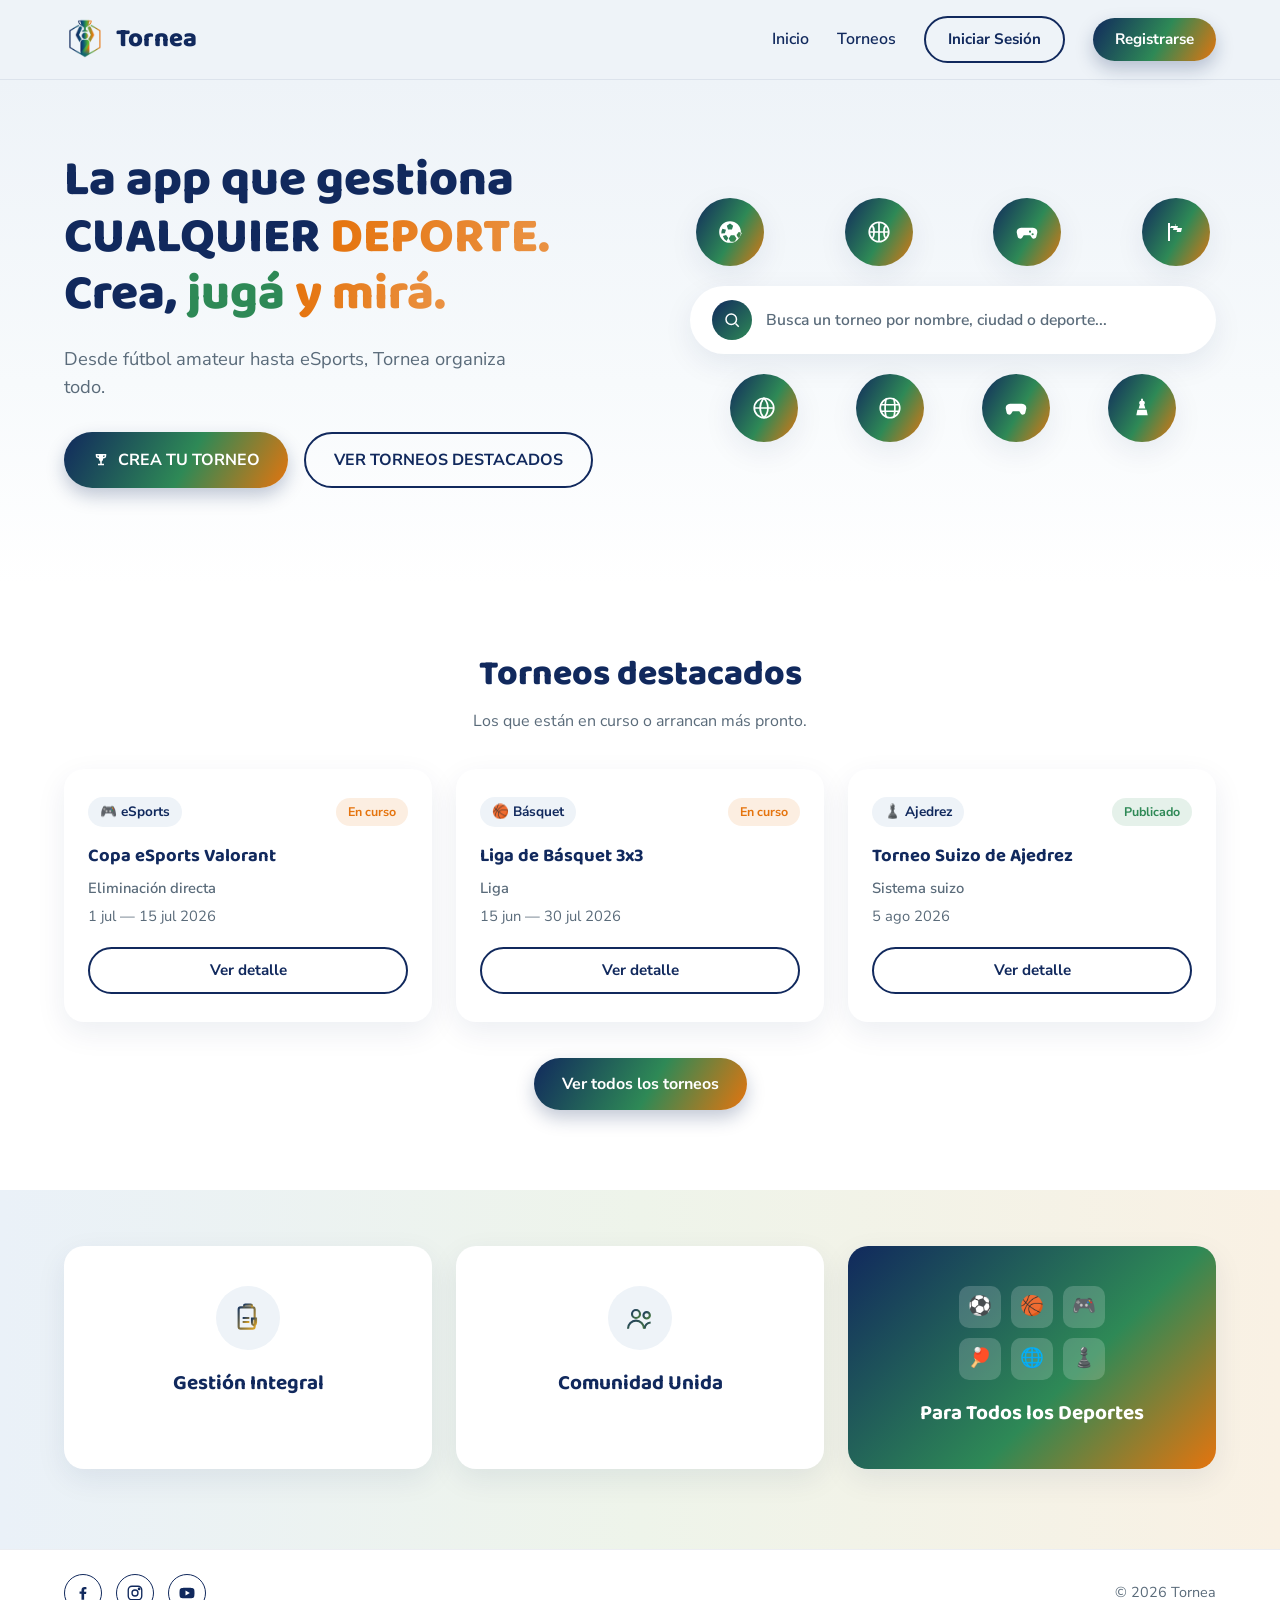
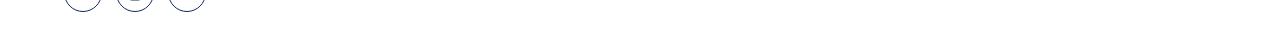
==== index.html @ 80c3b98d "Agrega la página para crear un torneo" ====
<!DOCTYPE html>
<html lang="es">
<head>
  <meta charset="UTF-8" />
  <meta name="viewport" content="width=device-width, initial-scale=1.0" />
  <title>Tornea — Gestioná cualquier deporte</title>
  <link rel="preconnect" href="https://fonts.googleapis.com" />
  <link rel="preconnect" href="https://fonts.gstatic.com" crossorigin />
  <link href="https://fonts.googleapis.com/css2?family=Baloo+2:wght@500;600;700;800&family=Nunito+Sans:wght@400;600;700&display=swap" rel="stylesheet" />
  <link rel="stylesheet" href="css/style.css" />
  <link rel="stylesheet" href="css/torneos.css" />
</head>
<body>

  <header class="site-header">
    <div class="container header-inner">
      <a href="#" class="logo">
        <img src="img/logo.png" alt="Tornea" class="logo-icon" />
        <span class="logo-text">Tornea</span>
      </a>

      <nav class="main-nav">
        <a href="index.html" class="nav-link">Inicio</a>
        <a href="torneos.html" class="nav-link">Torneos</a>
        <a href="login.html" class="btn btn-outline">Iniciar Sesión</a>
        <a href="register.html" class="btn btn-gradient">Registrarse</a>
      </nav>
    </div>
  </header>

  <main>
    <section class="hero">
      <div class="container hero-inner">

        <div class="hero-content">
          <h1 class="hero-title">
            <span class="line line-navy">La app que gestiona</span>
            <span class="line line-mixed"><span class="text-navy">CUALQUIER</span> <span class="text-gold">DEPORTE.</span></span>
            <span class="line line-mixed"><span class="text-navy">Crea,</span> <span class="text-green">jugá</span> <span class="text-gold">y mirá.</span></span>
          </h1>
          <p class="hero-subtitle">Desde fútbol amateur hasta eSports, Tornea organiza todo.</p>
          <div class="hero-actions">
            <a href="crear-torneo.html" class="btn btn-gradient btn-lg">
              <svg class="btn-icon" viewBox="0 0 24 24" width="18" height="18" fill="currentColor"><path d="M5 4h14v2a4 4 0 0 1-4 4h-.1A5 5 0 0 1 13 13.9V17h3v2H8v-2h3v-3.1A5 5 0 0 1 9.1 10H9a4 4 0 0 1-4-4V4zm2 2v0a2 2 0 0 0 2 2h.3A5 5 0 0 1 9 6V6H7zm10 0h-2v0a5 5 0 0 1-.3 2h.3a2 2 0 0 0 2-2V6z"/></svg>
              CREA TU TORNEO
            </a>
            <a href="#torneos" class="btn btn-outline btn-lg">VER TORNEOS DESTACADOS</a>
          </div>
        </div>

        <div class="hero-visual">
          <div class="icon-grid icon-grid-top">
            <span class="sport-icon" aria-label="Fútbol">
              <svg viewBox="0 0 24 24" width="26" height="26" fill="white"><path d="M12 2a10 10 0 1 0 0 20 10 10 0 0 0 0-20zm0 2.2 2.9 2.1-1.1 3.4h-3.6l-1.1-3.4L12 4.2zM5 9l3.3 1-1 3.2-3.3.2A7.9 7.9 0 0 1 5 9zm.4 6.6 3-.9 2 2.8-1.6 2.8a8 8 0 0 1-3.4-4.7zm7 5.2-1.6-2.8 2-2.9h3.2l2 2.9-1.6 2.8a8.1 8.1 0 0 1-3.8 0zm7.2-3.3-1.6-2.8 2-2.8 3 .9a8 8 0 0 1-3.4 4.7zm3.4-6.7-3.3-.2-1-3.2L19 9a7.9 7.9 0 0 1 1 1.8z"/></svg>
            </span>
            <span class="sport-icon" aria-label="Básquet">
              <svg viewBox="0 0 24 24" width="26" height="26" fill="none" stroke="white" stroke-width="1.6"><circle cx="12" cy="12" r="9"/><path d="M12 3v18M3 12h18M5.6 5.6c2.5 2.9 2.5 10 0 12.9M18.4 5.6c-2.5 2.9-2.5 10 0 12.9"/></svg>
            </span>
            <span class="sport-icon" aria-label="eSports">
              <svg viewBox="0 0 24 24" width="26" height="26" fill="white"><path d="M6.5 8h11a4 4 0 0 1 3.9 4.9l-.8 3.4a2.3 2.3 0 0 1-4.1.9L15 15H9l-1.5 2.2a2.3 2.3 0 0 1-4.1-.9l-.8-3.4A4 4 0 0 1 6.5 8zm2 2.5v1.3H7.2v1.3H6v-1.3H4.7v-1.3H6V9.2h1.2v1.3h1.3zm6.3.2a1 1 0 1 0 0 2 1 1 0 0 0 0-2zm2.4 2.4a1 1 0 1 0 0 2 1 1 0 0 0 0-2z"/></svg>
            </span>
            <span class="sport-icon" aria-label="Carreras">
              <svg viewBox="0 0 24 24" width="24" height="24" fill="white"><path d="M4 3h2v18H4V3zm3 1h5l-.6 2H14l-.6 2H18l-1 4h-4.4l.6-2H9l.6-2H6l1-2h4l.6-2H7z"/></svg>
            </span>
          </div>

          <div class="search-bar">
            <span class="search-icon">
              <svg viewBox="0 0 24 24" width="18" height="18" fill="none" stroke="white" stroke-width="2"><circle cx="11" cy="11" r="7"/><path d="M21 21l-4.3-4.3"/></svg>
            </span>
            <input type="text" class="search-placeholder" placeholder="Busca un torneo por nombre, ciudad o deporte..." />
          </div>

          <div class="icon-grid icon-grid-bottom">
            <span class="sport-icon" aria-label="Básquet 2">
              <svg viewBox="0 0 24 24" width="26" height="26" fill="none" stroke="white" stroke-width="1.6"><circle cx="12" cy="12" r="9"/><path d="M3 12h18M12 3a13 13 0 0 1 0 18 13 13 0 0 1 0-18z"/></svg>
            </span>
            <span class="sport-icon" aria-label="Otro deporte">
              <svg viewBox="0 0 24 24" width="26" height="26" fill="none" stroke="white" stroke-width="1.6"><circle cx="12" cy="12" r="9"/><path d="M3 9h18M3 15h18M9 3c-2 2.5-2 15.5 0 18M15 3c2 2.5 2 15.5 0 18"/></svg>
            </span>
            <span class="sport-icon" aria-label="eSports 2">
              <svg viewBox="0 0 24 24" width="26" height="26" fill="white"><path d="M6.5 8h11a4 4 0 0 1 3.9 4.9l-.8 3.4a2.3 2.3 0 0 1-4.1.9L15 15H9l-1.5 2.2a2.3 2.3 0 0 1-4.1-.9l-.8-3.4A4 4 0 0 1 6.5 8z"/></svg>
            </span>
            <span class="sport-icon" aria-label="Ajedrez">

              <svg viewBox="0 0 24 24" width="22" height="22" fill="white"><path d="M11 2h2v2.2a2.2 2.2 0 0 1 1.3 3.9l1.4 4.4H8.3l1.4-4.4A2.2 2.2 0 0 1 11 4.2V2zM7 14h10l1.2 6H5.8L7 14z"/></svg>
            </span>
          </div>
        </div>

      </div>
    </section>

    <section class="torneos-destacados" id="torneos">
      <div class="container">
        <h2 class="section-title">Torneos destacados</h2>
        <p class="section-subtitle">Los que están en curso o arrancan más pronto.</p>

        <div class="torneos-grid">

          <article class="torneo-card">
            <div class="torneo-card-top">
              <span class="torneo-badge">🎮 eSports</span>
              <span class="torneo-estado torneo-estado-en-curso">En curso</span>
            </div>
            <h3 class="torneo-nombre">Copa eSports Valorant</h3>
            <p class="torneo-tipo">Eliminación directa</p>
            <p class="torneo-fechas">1 jul — 15 jul 2026</p>
            <a href="torneos.html" class="btn btn-outline btn-block">Ver detalle</a>
          </article>

          <article class="torneo-card">
            <div class="torneo-card-top">
              <span class="torneo-badge">🏀 Básquet</span>
              <span class="torneo-estado torneo-estado-en-curso">En curso</span>
            </div>
            <h3 class="torneo-nombre">Liga de Básquet 3x3</h3>
            <p class="torneo-tipo">Liga</p>
            <p class="torneo-fechas">15 jun — 30 jul 2026</p>
            <a href="torneos.html" class="btn btn-outline btn-block">Ver detalle</a>
          </article>

          <article class="torneo-card">
            <div class="torneo-card-top">
              <span class="torneo-badge">♟️ Ajedrez</span>
              <span class="torneo-estado torneo-estado-publicado">Publicado</span>
            </div>
            <h3 class="torneo-nombre">Torneo Suizo de Ajedrez</h3>
            <p class="torneo-tipo">Sistema suizo</p>
            <p class="torneo-fechas">5 ago 2026</p>
            <a href="torneos.html" class="btn btn-outline btn-block">Ver detalle</a>
          </article>

        </div>

        <div class="torneos-cta">
          <a href="torneos.html" class="btn btn-gradient btn-lg">Ver todos los torneos</a>
        </div>
      </div>
    </section>

    <section class="features">
      <div class="container features-grid">

        <article class="feature-card">
          <span class="feature-icon">
            <svg viewBox="0 0 24 24" width="32" height="32" fill="none" stroke="url(#g1)" stroke-width="1.6">
              <defs><linearGradient id="g1" x1="0" y1="0" x2="1" y2="1"><stop offset="0" stop-color="#1e3a5f"/><stop offset="1" stop-color="#d9a227"/></linearGradient></defs>
              <rect x="5" y="4" width="12" height="16" rx="1.5"/>
              <path d="M9 4V3a1 1 0 0 1 1-1h4a1 1 0 0 1 1 1v1"/>
              <path d="M8 12h5M8 15h5"/>
              <path d="M15 15.5c0 1.5 1.5 2 1.5 2s1.5-.5 1.5-2v-3h-3v3z"/>
            </svg>
          </span>
          <h3>Gestión Integral</h3>
        </article>

        <article class="feature-card">
          <span class="feature-icon">
            <svg viewBox="0 0 24 24" width="32" height="32" fill="none" stroke="url(#g2)" stroke-width="1.6">
              <defs><linearGradient id="g2" x1="0" y1="0" x2="1" y2="1"><stop offset="0" stop-color="#1e3a5f"/><stop offset="1" stop-color="#4a7c3f"/></linearGradient></defs>
              <circle cx="9" cy="9" r="3"/>
              <path d="M3 20c0-3.3 2.7-6 6-6s6 2.7 6 6"/>
              <circle cx="17" cy="10" r="2.4"/>
              <path d="M15.5 20c.2-2.4 1.9-4.3 4.5-4.6"/>
            </svg>
          </span>
          <h3>Comunidad Unida</h3>
        </article>

        <article class="feature-card feature-card-dark">
          <div class="feature-icon-grid">
            <span class="mini-icon">⚽</span>
            <span class="mini-icon">🏀</span>
            <span class="mini-icon">🎮</span>
            <span class="mini-icon">🏓</span>
            <span class="mini-icon">🌐</span>
            <span class="mini-icon">♟️</span>
          </div>
          <h3>Para Todos los Deportes</h3>
        </article>

      </div>
    </section>
  </main>

  <footer class="site-footer">
    <div class="container footer-inner">
      <div class="social-links">
        <a href="#" aria-label="Facebook" class="social-icon">
          <svg viewBox="0 0 24 24" width="18" height="18" fill="currentColor"><path d="M13.5 21v-7.7h2.6l.4-3h-3v-1.9c0-.9.2-1.5 1.5-1.5h1.6V4.2C15.9 4.1 15 4 14 4c-2.4 0-4 1.5-4 4.1V10H7.4v3h2.6v8h3.5z"/></svg>
        </a>
        <a href="#" aria-label="Instagram" class="social-icon">
          <svg viewBox="0 0 24 24" width="18" height="18" fill="none" stroke="currentColor" stroke-width="1.8"><rect x="3" y="3" width="18" height="18" rx="5"/><circle cx="12" cy="12" r="4"/><circle cx="17.5" cy="6.5" r="1"/></svg>
        </a>
        <a href="#" aria-label="YouTube" class="social-icon">
          <svg viewBox="0 0 24 24" width="18" height="18" fill="currentColor"><path d="M22 12s0-3.2-.4-4.7a2.5 2.5 0 0 0-1.8-1.8C18.3 5 12 5 12 5s-6.3 0-7.8.5a2.5 2.5 0 0 0-1.8 1.8C2 8.8 2 12 2 12s0 3.2.4 4.7a2.5 2.5 0 0 0 1.8 1.8C5.7 19 12 19 12 19s6.3 0 7.8-.5a2.5 2.5 0 0 0 1.8-1.8c.4-1.5.4-4.7.4-4.7zM10 15.3V8.7l5.8 3.3L10 15.3z"/></svg>
        </a>
      </div>
      <p class="copyright">© 2026 Tornea</p>
    </div>
  </footer>

</body>
</html>
---- css/style.css ----
/* ===== Reset & base ===== */
* {
  margin: 0;
  padding: 0;
  box-sizing: border-box;
}

:root {
  --navy: #11295d;
  --navy-light: #53648a;
  --green: #2e8956;
  --green-light: #68aa85;
  --gold: #e5740e;
  --gold-light: #ea9243;
  --gray-text: #5a6b7a;
  --bg-light: #eef3f8;
  --white: #ffffff;
  --radius-pill: 999px;
  --radius-card: 20px;
  --shadow-soft: 0 10px 30px rgba(17, 41, 93, 0.08);
  --shadow-btn: 0 8px 18px rgba(17, 41, 93, 0.25);
}

html {
  scroll-behavior: smooth;
}

body {
  font-family: 'Nunito Sans', sans-serif;
  color: var(--navy);
  background: var(--white);
  line-height: 1.5;
}

.container {
  max-width: 1200px;
  margin: 0 auto;
  padding: 0 24px;
}

a {
  text-decoration: none;
  color: inherit;
}

/* ===== Buttons ===== */
.btn {
  display: inline-flex;
  align-items: center;
  justify-content: center;
  gap: 8px;
  padding: 10px 22px;
  border-radius: var(--radius-pill);
  font-weight: 700;
  font-size: 0.95rem;
  white-space: nowrap;
  transition: transform 0.15s ease, box-shadow 0.15s ease;
}

.btn-lg {
  padding: 14px 28px;
  font-size: 1rem;
}

.btn-icon {
  flex-shrink: 0;
}

.btn-outline {
  border: 2px solid var(--navy);
  color: var(--navy);
  background: transparent;
}

.btn-gradient {
  background: linear-gradient(120deg, var(--navy) 0%, var(--green) 55%, var(--gold) 100%);
  color: var(--white);
  box-shadow: var(--shadow-btn);
}

.btn:hover {
  transform: translateY(-2px);
}

/* ===== Header ===== */
.site-header {
  background: var(--bg-light);
  border-bottom: 1px solid rgba(17, 41, 93, 0.08);
  position: sticky;
  top: 0;
  z-index: 100;
}

.header-inner {
  display: flex;
  align-items: center;
  justify-content: space-between;
  padding-top: 16px;
  padding-bottom: 16px;
}

.logo {
  display: flex;
  align-items: center;
  gap: 10px;
}

.logo-icon {
  width: 42px;
  height: 42px;
  object-fit: contain;
}

.logo-text {
  font-family: 'Baloo 2', sans-serif;
  font-weight: 800;
  font-size: 1.6rem;
  color: var(--navy);
}

.main-nav {
  display: flex;
  align-items: center;
  gap: 28px;
}

.nav-link {
  font-weight: 600;
  color: var(--navy);
}

.nav-link:hover {
  color: var(--green);
}

.nav-link.nav-active {
  color: var(--green);
}

/* ===== Hero ===== */
.hero {
  background: linear-gradient(180deg, var(--bg-light) 0%, #f7fafc 60%, var(--white) 100%);
  padding: 72px 0 96px;
}

.hero-inner {
  display: grid;
  grid-template-columns: 1.1fr 1fr;
  gap: 48px;
  align-items: center;
}

.hero-title {
  font-family: 'Baloo 2', sans-serif;
  font-weight: 800;
  font-size: clamp(2rem, 4.2vw, 3.1rem);
  line-height: 1.15;
}

.hero-title .line {
  display: block;
}

.text-navy { color: var(--navy); }
.text-green { color: var(--green); }
.text-gold {
  background: linear-gradient(90deg, var(--gold) 0%, var(--gold-light) 100%);
  -webkit-background-clip: text;
  background-clip: text;
  color: transparent;
}

.hero-subtitle {
  margin-top: 22px;
  color: var(--gray-text);
  font-size: 1.15rem;
  max-width: 480px;
}

.hero-actions {
  margin-top: 32px;
  display: flex;
  flex-wrap: wrap;
  gap: 16px;
}

/* ===== Hero visual ===== */
.hero-visual {
  display: flex;
  flex-direction: column;
  gap: 20px;
}

.icon-grid {
  display: flex;
  justify-content: space-between;
  padding: 0 6px;
}

.icon-grid-bottom {
  padding: 0 40px;
  justify-content: space-between;
}

.sport-icon {
  width: 68px;
  height: 68px;
  border-radius: 50%;
  display: flex;
  align-items: center;
  justify-content: center;
  box-shadow: var(--shadow-soft);
  background: linear-gradient(120deg, var(--navy) 0%, var(--green) 55%, var(--gold) 100%);
}

.search-bar {
  display: flex;
  align-items: center;
  gap: 14px;
  background: var(--white);
  border-radius: var(--radius-pill);
  padding: 14px 22px;
  box-shadow: var(--shadow-soft);
}

.search-icon {
  flex-shrink: 0;
  width: 40px;
  height: 40px;
  border-radius: 50%;
  display: flex;
  align-items: center;
  justify-content: center;
  background: linear-gradient(135deg, var(--navy) 0%, var(--green) 100%);
}

.search-placeholder {
  flex: 1;
  min-width: 0;
  border: none;
  outline: none;
  background: transparent;
  font-family: inherit;
  color: var(--navy);
  font-weight: 600;
  font-size: 0.98rem;
}

.search-placeholder::placeholder {
  color: var(--gray-text);
  font-weight: 600;
}

/* ===== Features ===== */
.features {
  background: linear-gradient(90deg, #eaf1f8 0%, #eef4ea 50%, #f9f1e4 100%);
  padding: 56px 0 80px;
}

.features-grid {
  display: grid;
  grid-template-columns: repeat(3, 1fr);
  gap: 24px;
}

.feature-card {
  background: var(--white);
  border-radius: var(--radius-card);
  padding: 40px 24px;
  text-align: center;
  box-shadow: var(--shadow-soft);
  display: flex;
  flex-direction: column;
  align-items: center;
  gap: 18px;
}

.feature-card h3 {
  font-family: 'Baloo 2', sans-serif;
  font-size: 1.3rem;
  font-weight: 700;
  color: var(--navy);
}

.feature-icon {
  width: 64px;
  height: 64px;
  border-radius: 50%;
  background: var(--bg-light);
  display: flex;
  align-items: center;
  justify-content: center;
}

.feature-card-dark {
  background: linear-gradient(135deg, var(--navy) 0%, var(--green) 60%, var(--gold) 100%);
  color: var(--white);
}

.feature-card-dark h3 {
  color: var(--white);
}

.feature-icon-grid {
  display: grid;
  grid-template-columns: repeat(3, 1fr);
  gap: 10px;
}

.mini-icon {
  width: 42px;
  height: 42px;
  border-radius: 10px;
  background: rgba(255, 255, 255, 0.18);
  display: flex;
  align-items: center;
  justify-content: center;
  font-size: 1.2rem;
}

/* ===== Footer ===== */
.site-footer {
  border-top: 1px solid rgba(17, 41, 93, 0.08);
  padding: 24px 0;
}

.footer-inner {
  display: flex;
  align-items: center;
  justify-content: space-between;
}

.social-links {
  display: flex;
  gap: 14px;
}

.social-icon {
  width: 38px;
  height: 38px;
  border-radius: 50%;
  border: 1.5px solid var(--navy);
  display: flex;
  align-items: center;
  justify-content: center;
  color: var(--navy);
}

.social-icon:hover {
  background: var(--navy);
  color: var(--white);
}

.copyright {
  color: var(--gray-text);
  font-size: 0.9rem;
}

/* ===== Responsive ===== */
@media (max-width: 960px) {
  .hero-inner {
    grid-template-columns: 1fr;
  }

  .hero-content {
    text-align: center;
  }

  .hero-subtitle {
    margin-left: auto;
    margin-right: auto;
  }

  .hero-actions {
    justify-content: center;
  }

  .features-grid {
    grid-template-columns: 1fr;
  }
}

@media (max-width: 640px) {
  .main-nav {
    gap: 12px;
  }

  .nav-link {
    display: none;
  }

  .icon-grid-bottom {
    padding: 0 6px;
  }

  .footer-inner {
    flex-direction: column;
    gap: 14px;
    text-align: center;
  }
}
---- css/torneos.css ----
/* ===== Torneos destacados (home) ===== */

.torneos-destacados {
  padding: 64px 0 80px;
}

.section-title {
  font-family: 'Baloo 2', sans-serif;
  font-weight: 800;
  font-size: clamp(1.7rem, 3.2vw, 2.2rem);
  color: var(--navy);
  text-align: center;
}

.section-subtitle {
  margin-top: 8px;
  color: var(--gray-text);
  text-align: center;
}

.torneos-destacados .torneos-grid {
  margin-top: 36px;
}

.torneos-cta {
  margin-top: 36px;
  text-align: center;
}

/* ===== Página de torneos ===== */

.torneos-hero {
  background: linear-gradient(180deg, var(--bg-light) 0%, var(--white) 100%);
  padding: 56px 0 40px;
  text-align: center;
}

.torneos-title {
  font-family: 'Baloo 2', sans-serif;
  font-weight: 800;
  font-size: clamp(1.8rem, 3.5vw, 2.4rem);
  color: var(--navy);
}

.torneos-subtitle {
  margin-top: 10px;
  color: var(--gray-text);
  font-size: 1.05rem;
}

.torneos-list {
  padding: 8px 0 80px;
}

.torneos-grid {
  display: grid;
  grid-template-columns: repeat(3, 1fr);
  gap: 24px;
}

.torneo-card {
  background: var(--white);
  border-radius: var(--radius-card);
  box-shadow: var(--shadow-soft);
  padding: 28px 24px;
  display: flex;
  flex-direction: column;
  gap: 6px;
}

.torneo-card-top {
  display: flex;
  align-items: center;
  justify-content: space-between;
  margin-bottom: 6px;
}

.torneo-badge {
  font-size: 0.85rem;
  font-weight: 700;
  color: var(--navy);
  background: var(--bg-light);
  border-radius: var(--radius-pill);
  padding: 5px 12px;
}

.torneo-estado {
  font-size: 0.78rem;
  font-weight: 700;
  border-radius: var(--radius-pill);
  padding: 5px 12px;
}

.torneo-estado-publicado {
  color: var(--green);
  background: rgba(46, 137, 86, 0.12);
}

.torneo-estado-en-curso {
  color: var(--gold);
  background: rgba(229, 116, 14, 0.12);
}

.torneo-nombre {
  font-family: 'Baloo 2', sans-serif;
  font-weight: 700;
  font-size: 1.15rem;
  color: var(--navy);
  margin-top: 4px;
}

.torneo-tipo {
  color: var(--gray-text);
  font-weight: 600;
  font-size: 0.92rem;
}

.torneo-fechas {
  color: var(--gray-text);
  font-size: 0.92rem;
  margin-bottom: 14px;
}

.btn-block {
  width: 100%;
  margin-top: auto;
}

@media (max-width: 960px) {
  .torneos-grid {
    grid-template-columns: repeat(2, 1fr);
  }
}

@media (max-width: 640px) {
  .torneos-grid {
    grid-template-columns: 1fr;
  }
}
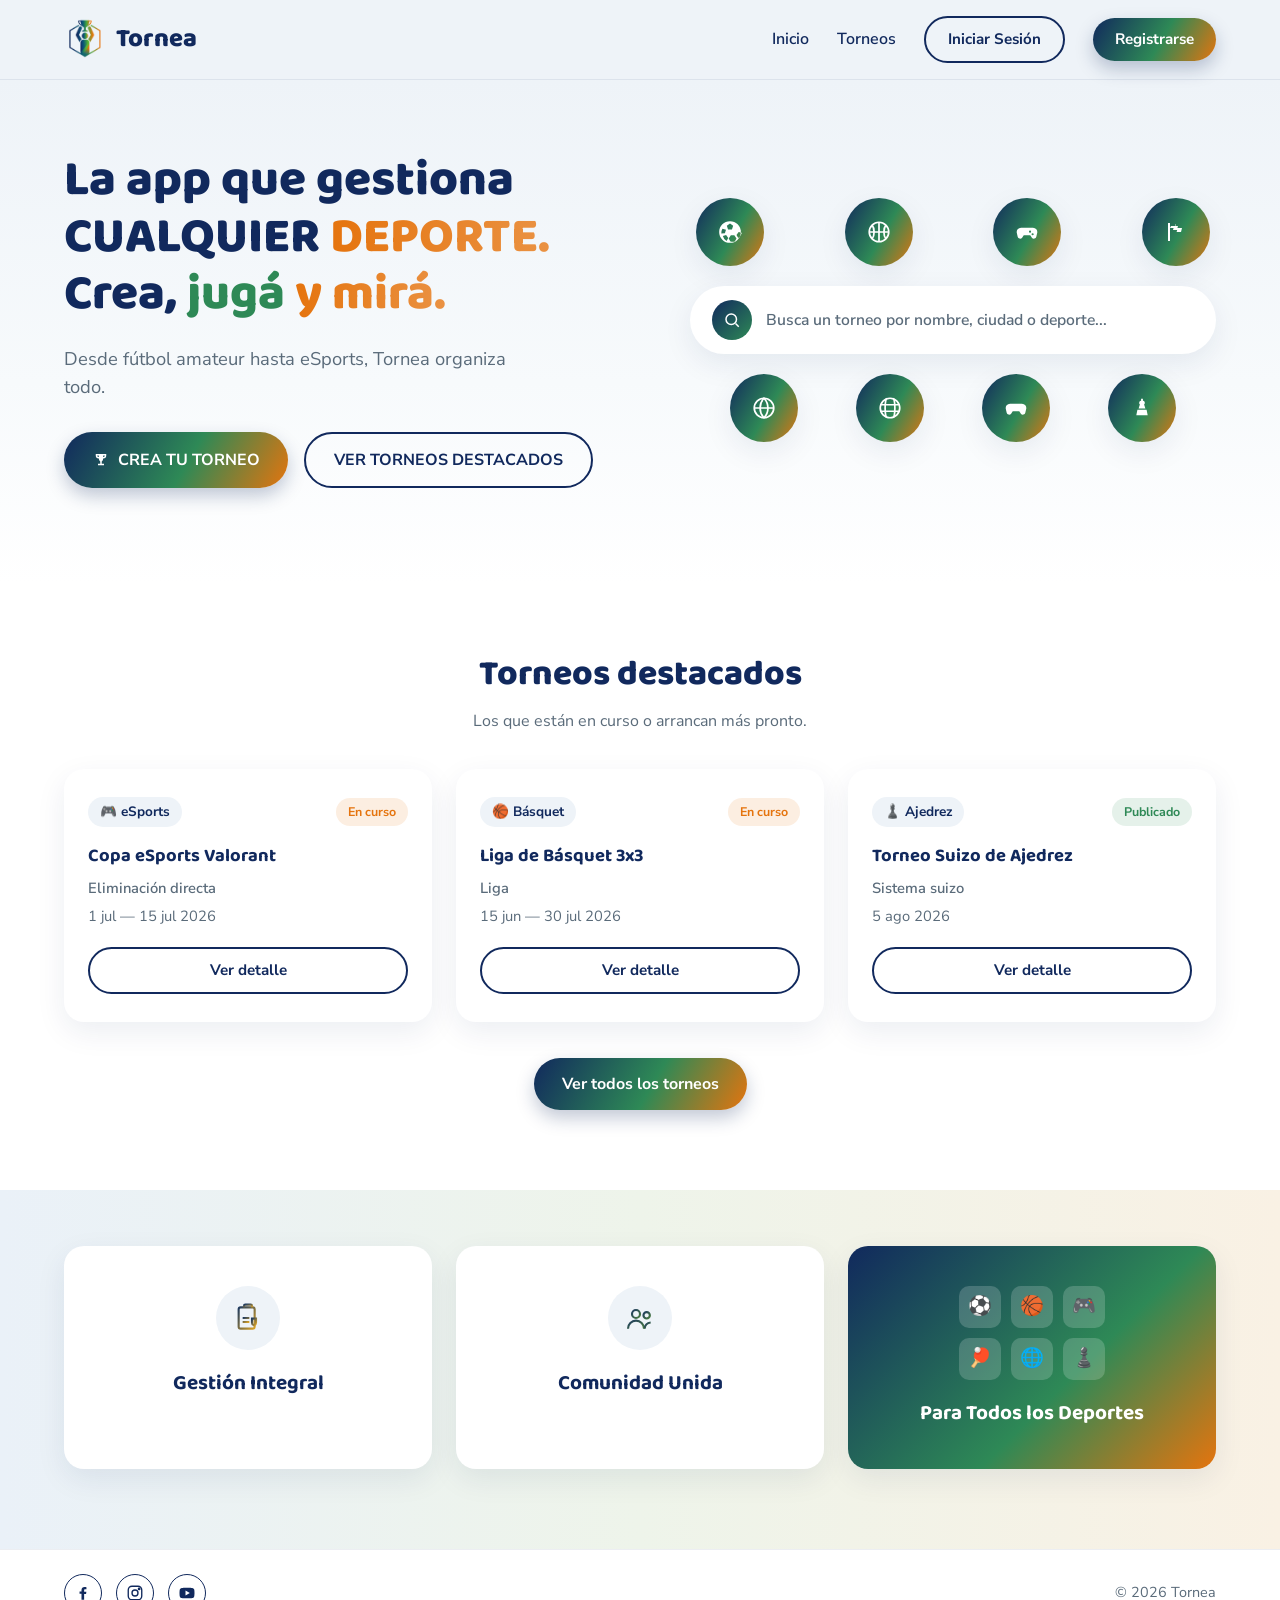
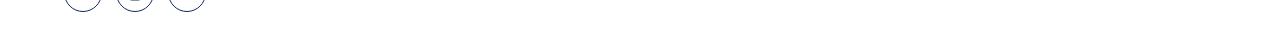
==== commit 2a39e895: "Agrega la página de detalle para torneos de eliminación directa" ====
--- a/index.html
+++ b/index.html
@@ -106,7 +106,7 @@
             <h3 class="torneo-nombre">Copa eSports Valorant</h3>
             <p class="torneo-tipo">Eliminación directa</p>
             <p class="torneo-fechas">1 jul — 15 jul 2026</p>
-            <a href="torneos.html" class="btn btn-outline btn-block">Ver detalle</a>
+            <a href="torneo-detalle-eliminacion.html" class="btn btn-outline btn-block">Ver detalle</a>
           </article>
 
           <article class="torneo-card">
--- a/css/style.css
+++ b/css/style.css
@@ -25,6 +25,10 @@
   scroll-behavior: smooth;
 }
 
+html, body {
+  overflow-x: hidden;
+}
+
 body {
   font-family: 'Nunito Sans', sans-serif;
   color: var(--navy);
@@ -44,22 +48,23 @@
 }
 
 /* ===== Buttons ===== */
+/* Mobile: botones más compactos para que entren en pantallas angostas */
 .btn {
   display: inline-flex;
   align-items: center;
   justify-content: center;
-  gap: 8px;
-  padding: 10px 22px;
+  gap: 6px;
+  padding: 8px 16px;
   border-radius: var(--radius-pill);
   font-weight: 700;
-  font-size: 0.95rem;
+  font-size: 0.85rem;
   white-space: nowrap;
   transition: transform 0.15s ease, box-shadow 0.15s ease;
 }
 
 .btn-lg {
-  padding: 14px 28px;
-  font-size: 1rem;
+  padding: 11px 20px;
+  font-size: 0.92rem;
 }
 
 .btn-icon {
@@ -91,42 +96,47 @@
   z-index: 100;
 }
 
+/* Mobile: si logo + botones no entran en una fila, bajan a la siguiente en vez de desbordar */
 .header-inner {
   display: flex;
-  align-items: center;
-  justify-content: space-between;
-  padding-top: 16px;
-  padding-bottom: 16px;
+  flex-wrap: wrap;
+  align-items: center;
+  justify-content: center;
+  gap: 10px;
+  padding-top: 12px;
+  padding-bottom: 12px;
 }
 
 .logo {
   display: flex;
   align-items: center;
-  gap: 10px;
+  gap: 8px;
 }
 
 .logo-icon {
-  width: 42px;
-  height: 42px;
+  width: 34px;
+  height: 34px;
   object-fit: contain;
 }
 
 .logo-text {
   font-family: 'Baloo 2', sans-serif;
   font-weight: 800;
-  font-size: 1.6rem;
-  color: var(--navy);
-}
-
+  font-size: 1.3rem;
+  color: var(--navy);
+}
+
+/* Mobile: sin lugar para los links de texto, solo se ven los botones */
 .main-nav {
   display: flex;
   align-items: center;
-  gap: 28px;
+  gap: 12px;
 }
 
 .nav-link {
   font-weight: 600;
   color: var(--navy);
+  display: none;
 }
 
 .nav-link:hover {
@@ -143,9 +153,10 @@
   padding: 72px 0 96px;
 }
 
+/* Mobile: todo apilado y centrado */
 .hero-inner {
   display: grid;
-  grid-template-columns: 1.1fr 1fr;
+  grid-template-columns: 1fr;
   gap: 48px;
   align-items: center;
 }
@@ -170,8 +181,14 @@
   color: transparent;
 }
 
+.hero-content {
+  text-align: center;
+}
+
 .hero-subtitle {
   margin-top: 22px;
+  margin-left: auto;
+  margin-right: auto;
   color: var(--gray-text);
   font-size: 1.15rem;
   max-width: 480px;
@@ -182,6 +199,7 @@
   display: flex;
   flex-wrap: wrap;
   gap: 16px;
+  justify-content: center;
 }
 
 /* ===== Hero visual ===== */
@@ -197,8 +215,9 @@
   padding: 0 6px;
 }
 
+/* Mobile: mismo padding acotado que icon-grid, sin separar tanto los extremos */
 .icon-grid-bottom {
-  padding: 0 40px;
+  padding: 0 6px;
   justify-content: space-between;
 }
 
@@ -257,9 +276,10 @@
   padding: 56px 0 80px;
 }
 
+/* Mobile: una tarjeta por fila */
 .features-grid {
   display: grid;
-  grid-template-columns: repeat(3, 1fr);
+  grid-template-columns: 1fr;
   gap: 24px;
 }
 
@@ -324,10 +344,14 @@
   padding: 24px 0;
 }
 
+/* Mobile: todo apilado y centrado */
 .footer-inner {
   display: flex;
-  align-items: center;
-  justify-content: space-between;
+  flex-direction: column;
+  align-items: center;
+  justify-content: center;
+  gap: 14px;
+  text-align: center;
 }
 
 .social-links {
@@ -356,46 +380,80 @@
   font-size: 0.9rem;
 }
 
-/* ===== Responsive ===== */
-@media (max-width: 960px) {
+/* ===== Responsive — mobile first ===== */
+
+/* Tablet y más grande */
+@media (min-width: 640px) {
+  .header-inner {
+    flex-wrap: nowrap;
+    justify-content: space-between;
+    padding-top: 16px;
+    padding-bottom: 16px;
+  }
+
+  .logo {
+    gap: 10px;
+  }
+
+  .logo-icon {
+    width: 42px;
+    height: 42px;
+  }
+
+  .logo-text {
+    font-size: 1.6rem;
+  }
+
+  .btn {
+    gap: 8px;
+    padding: 10px 22px;
+    font-size: 0.95rem;
+  }
+
+  .btn-lg {
+    padding: 14px 28px;
+    font-size: 1rem;
+  }
+
+  .main-nav {
+    gap: 28px;
+  }
+
+  .nav-link {
+    display: inline;
+  }
+
+  .icon-grid-bottom {
+    padding: 0 40px;
+  }
+
+  .footer-inner {
+    flex-direction: row;
+    justify-content: space-between;
+    text-align: left;
+  }
+}
+
+/* Laptop y más grande */
+@media (min-width: 960px) {
   .hero-inner {
-    grid-template-columns: 1fr;
+    grid-template-columns: 1.1fr 1fr;
   }
 
   .hero-content {
-    text-align: center;
+    text-align: left;
   }
 
   .hero-subtitle {
-    margin-left: auto;
-    margin-right: auto;
+    margin-left: 0;
+    margin-right: 0;
   }
 
   .hero-actions {
-    justify-content: center;
+    justify-content: flex-start;
   }
 
   .features-grid {
-    grid-template-columns: 1fr;
-  }
-}
-
-@media (max-width: 640px) {
-  .main-nav {
-    gap: 12px;
-  }
-
-  .nav-link {
-    display: none;
-  }
-
-  .icon-grid-bottom {
-    padding: 0 6px;
-  }
-
-  .footer-inner {
-    flex-direction: column;
-    gap: 14px;
-    text-align: center;
-  }
-}
+    grid-template-columns: repeat(3, 1fr);
+  }
+}
--- a/css/torneos.css
+++ b/css/torneos.css
@@ -52,9 +52,10 @@
   padding: 8px 0 80px;
 }
 
+/* Mobile: una tarjeta por fila */
 .torneos-grid {
   display: grid;
-  grid-template-columns: repeat(3, 1fr);
+  grid-template-columns: 1fr;
   gap: 24px;
 }
 
@@ -126,14 +127,18 @@
   margin-top: auto;
 }
 
-@media (max-width: 960px) {
+/* ===== Responsive — mobile first ===== */
+
+/* Tablet y más grande */
+@media (min-width: 640px) {
   .torneos-grid {
     grid-template-columns: repeat(2, 1fr);
   }
 }
 
-@media (max-width: 640px) {
+/* Laptop y más grande */
+@media (min-width: 960px) {
   .torneos-grid {
-    grid-template-columns: 1fr;
+    grid-template-columns: repeat(3, 1fr);
   }
 }
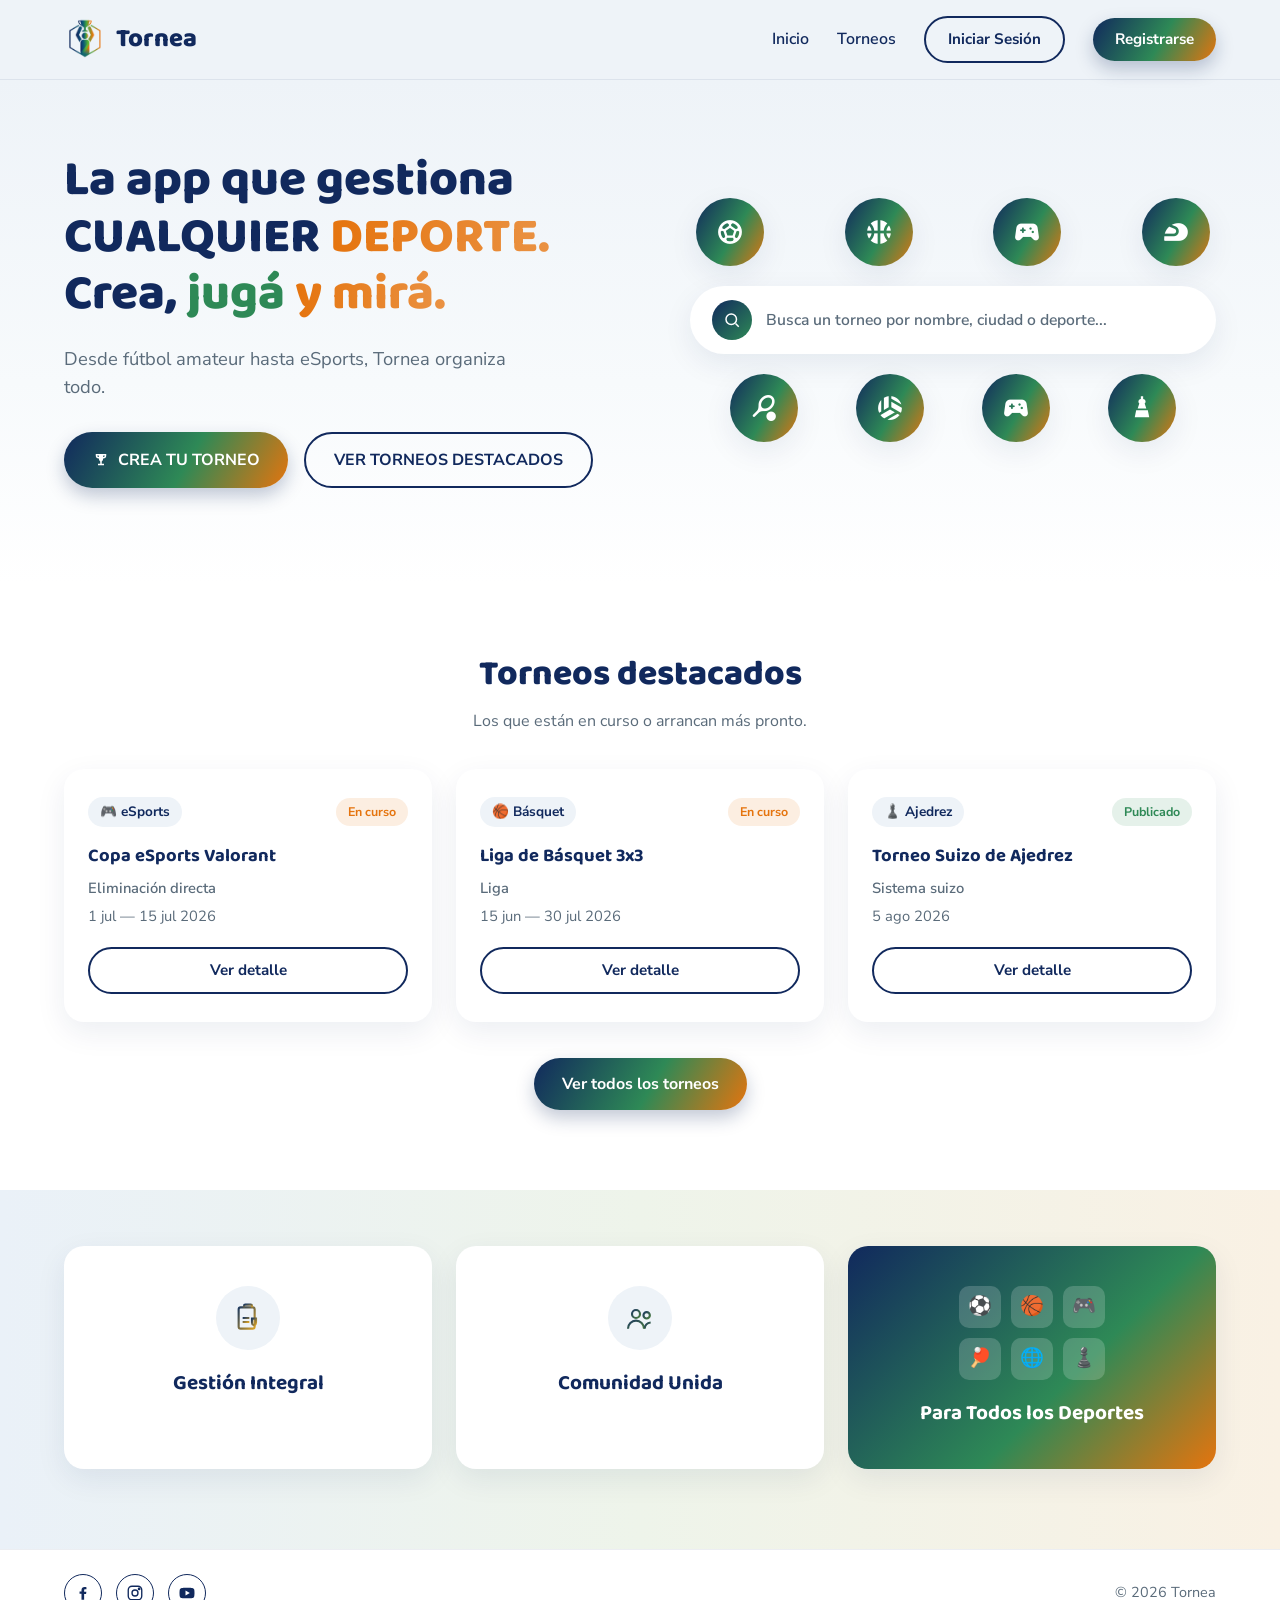
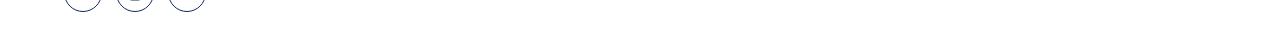
==== commit 1393687c: "Reemplaza los íconos del hero por Material Symbols" ====
--- a/index.html
+++ b/index.html
@@ -7,6 +7,7 @@
   <link rel="preconnect" href="https://fonts.googleapis.com" />
   <link rel="preconnect" href="https://fonts.gstatic.com" crossorigin />
   <link href="https://fonts.googleapis.com/css2?family=Baloo+2:wght@500;600;700;800&family=Nunito+Sans:wght@400;600;700&display=swap" rel="stylesheet" />
+  <link href="https://fonts.googleapis.com/css2?family=Material+Symbols+Rounded:opsz,wght,FILL,GRAD@20..48,100..700,0..1,-50..200&display=block" rel="stylesheet" />
   <link rel="stylesheet" href="css/style.css" />
   <link rel="stylesheet" href="css/torneos.css" />
 </head>
@@ -51,16 +52,16 @@
         <div class="hero-visual">
           <div class="icon-grid icon-grid-top">
             <span class="sport-icon" aria-label="Fútbol">
-              <svg viewBox="0 0 24 24" width="26" height="26" fill="white"><path d="M12 2a10 10 0 1 0 0 20 10 10 0 0 0 0-20zm0 2.2 2.9 2.1-1.1 3.4h-3.6l-1.1-3.4L12 4.2zM5 9l3.3 1-1 3.2-3.3.2A7.9 7.9 0 0 1 5 9zm.4 6.6 3-.9 2 2.8-1.6 2.8a8 8 0 0 1-3.4-4.7zm7 5.2-1.6-2.8 2-2.9h3.2l2 2.9-1.6 2.8a8.1 8.1 0 0 1-3.8 0zm7.2-3.3-1.6-2.8 2-2.8 3 .9a8 8 0 0 1-3.4 4.7zm3.4-6.7-3.3-.2-1-3.2L19 9a7.9 7.9 0 0 1 1 1.8z"/></svg>
+              <span class="material-symbols-rounded">sports_soccer</span>
             </span>
             <span class="sport-icon" aria-label="Básquet">
-              <svg viewBox="0 0 24 24" width="26" height="26" fill="none" stroke="white" stroke-width="1.6"><circle cx="12" cy="12" r="9"/><path d="M12 3v18M3 12h18M5.6 5.6c2.5 2.9 2.5 10 0 12.9M18.4 5.6c-2.5 2.9-2.5 10 0 12.9"/></svg>
+              <span class="material-symbols-rounded">sports_basketball</span>
             </span>
             <span class="sport-icon" aria-label="eSports">
-              <svg viewBox="0 0 24 24" width="26" height="26" fill="white"><path d="M6.5 8h11a4 4 0 0 1 3.9 4.9l-.8 3.4a2.3 2.3 0 0 1-4.1.9L15 15H9l-1.5 2.2a2.3 2.3 0 0 1-4.1-.9l-.8-3.4A4 4 0 0 1 6.5 8zm2 2.5v1.3H7.2v1.3H6v-1.3H4.7v-1.3H6V9.2h1.2v1.3h1.3zm6.3.2a1 1 0 1 0 0 2 1 1 0 0 0 0-2zm2.4 2.4a1 1 0 1 0 0 2 1 1 0 0 0 0-2z"/></svg>
+              <span class="material-symbols-rounded">sports_esports</span>
             </span>
             <span class="sport-icon" aria-label="Carreras">
-              <svg viewBox="0 0 24 24" width="24" height="24" fill="white"><path d="M4 3h2v18H4V3zm3 1h5l-.6 2H14l-.6 2H18l-1 4h-4.4l.6-2H9l.6-2H6l1-2h4l.6-2H7z"/></svg>
+              <span class="material-symbols-rounded">sports_motorsports</span>
             </span>
           </div>
 
@@ -72,18 +73,17 @@
           </div>
 
           <div class="icon-grid icon-grid-bottom">
-            <span class="sport-icon" aria-label="Básquet 2">
-              <svg viewBox="0 0 24 24" width="26" height="26" fill="none" stroke="white" stroke-width="1.6"><circle cx="12" cy="12" r="9"/><path d="M3 12h18M12 3a13 13 0 0 1 0 18 13 13 0 0 1 0-18z"/></svg>
+            <span class="sport-icon" aria-label="Tenis">
+              <span class="material-symbols-rounded">sports_tennis</span>
             </span>
             <span class="sport-icon" aria-label="Otro deporte">
-              <svg viewBox="0 0 24 24" width="26" height="26" fill="none" stroke="white" stroke-width="1.6"><circle cx="12" cy="12" r="9"/><path d="M3 9h18M3 15h18M9 3c-2 2.5-2 15.5 0 18M15 3c2 2.5 2 15.5 0 18"/></svg>
+              <span class="material-symbols-rounded">sports_volleyball</span>
             </span>
             <span class="sport-icon" aria-label="eSports 2">
-              <svg viewBox="0 0 24 24" width="26" height="26" fill="white"><path d="M6.5 8h11a4 4 0 0 1 3.9 4.9l-.8 3.4a2.3 2.3 0 0 1-4.1.9L15 15H9l-1.5 2.2a2.3 2.3 0 0 1-4.1-.9l-.8-3.4A4 4 0 0 1 6.5 8z"/></svg>
+              <span class="material-symbols-rounded">sports_esports</span>
             </span>
             <span class="sport-icon" aria-label="Ajedrez">
-
-              <svg viewBox="0 0 24 24" width="22" height="22" fill="white"><path d="M11 2h2v2.2a2.2 2.2 0 0 1 1.3 3.9l1.4 4.4H8.3l1.4-4.4A2.2 2.2 0 0 1 11 4.2V2zM7 14h10l1.2 6H5.8L7 14z"/></svg>
+              <svg viewBox="0 0 24 24" width="28" height="28" fill="white"><path d="M11 2h2v2.2a2.2 2.2 0 0 1 1.3 3.9l1.4 4.4H8.3l1.4-4.4A2.2 2.2 0 0 1 11 4.2V2zM7 14h10l1.2 6H5.8L7 14z"/></svg>
             </span>
           </div>
         </div>
@@ -117,7 +117,7 @@
             <h3 class="torneo-nombre">Liga de Básquet 3x3</h3>
             <p class="torneo-tipo">Liga</p>
             <p class="torneo-fechas">15 jun — 30 jul 2026</p>
-            <a href="torneos.html" class="btn btn-outline btn-block">Ver detalle</a>
+            <a href="torneo-detalle-liga.html" class="btn btn-outline btn-block">Ver detalle</a>
           </article>
 
           <article class="torneo-card">
@@ -128,7 +128,7 @@
             <h3 class="torneo-nombre">Torneo Suizo de Ajedrez</h3>
             <p class="torneo-tipo">Sistema suizo</p>
             <p class="torneo-fechas">5 ago 2026</p>
-            <a href="torneos.html" class="btn btn-outline btn-block">Ver detalle</a>
+            <a href="torneo-detalle-suizo.html" class="btn btn-outline btn-block">Ver detalle</a>
           </article>
 
         </div>
--- a/css/style.css
+++ b/css/style.css
@@ -232,6 +232,22 @@
   background: linear-gradient(120deg, var(--navy) 0%, var(--green) 55%, var(--gold) 100%);
 }
 
+/* Boilerplate de Google para íconos con fuente variable (Material Symbols) */
+.material-symbols-rounded {
+  font-family: 'Material Symbols Rounded';
+  font-weight: normal;
+  font-style: normal;
+  line-height: 1;
+  display: inline-block;
+  white-space: nowrap;
+  font-variation-settings: 'FILL' 1, 'wght' 500, 'GRAD' 0, 'opsz' 24;
+}
+
+.sport-icon .material-symbols-rounded {
+  color: var(--white);
+  font-size: 28px;
+}
+
 .search-bar {
   display: flex;
   align-items: center;
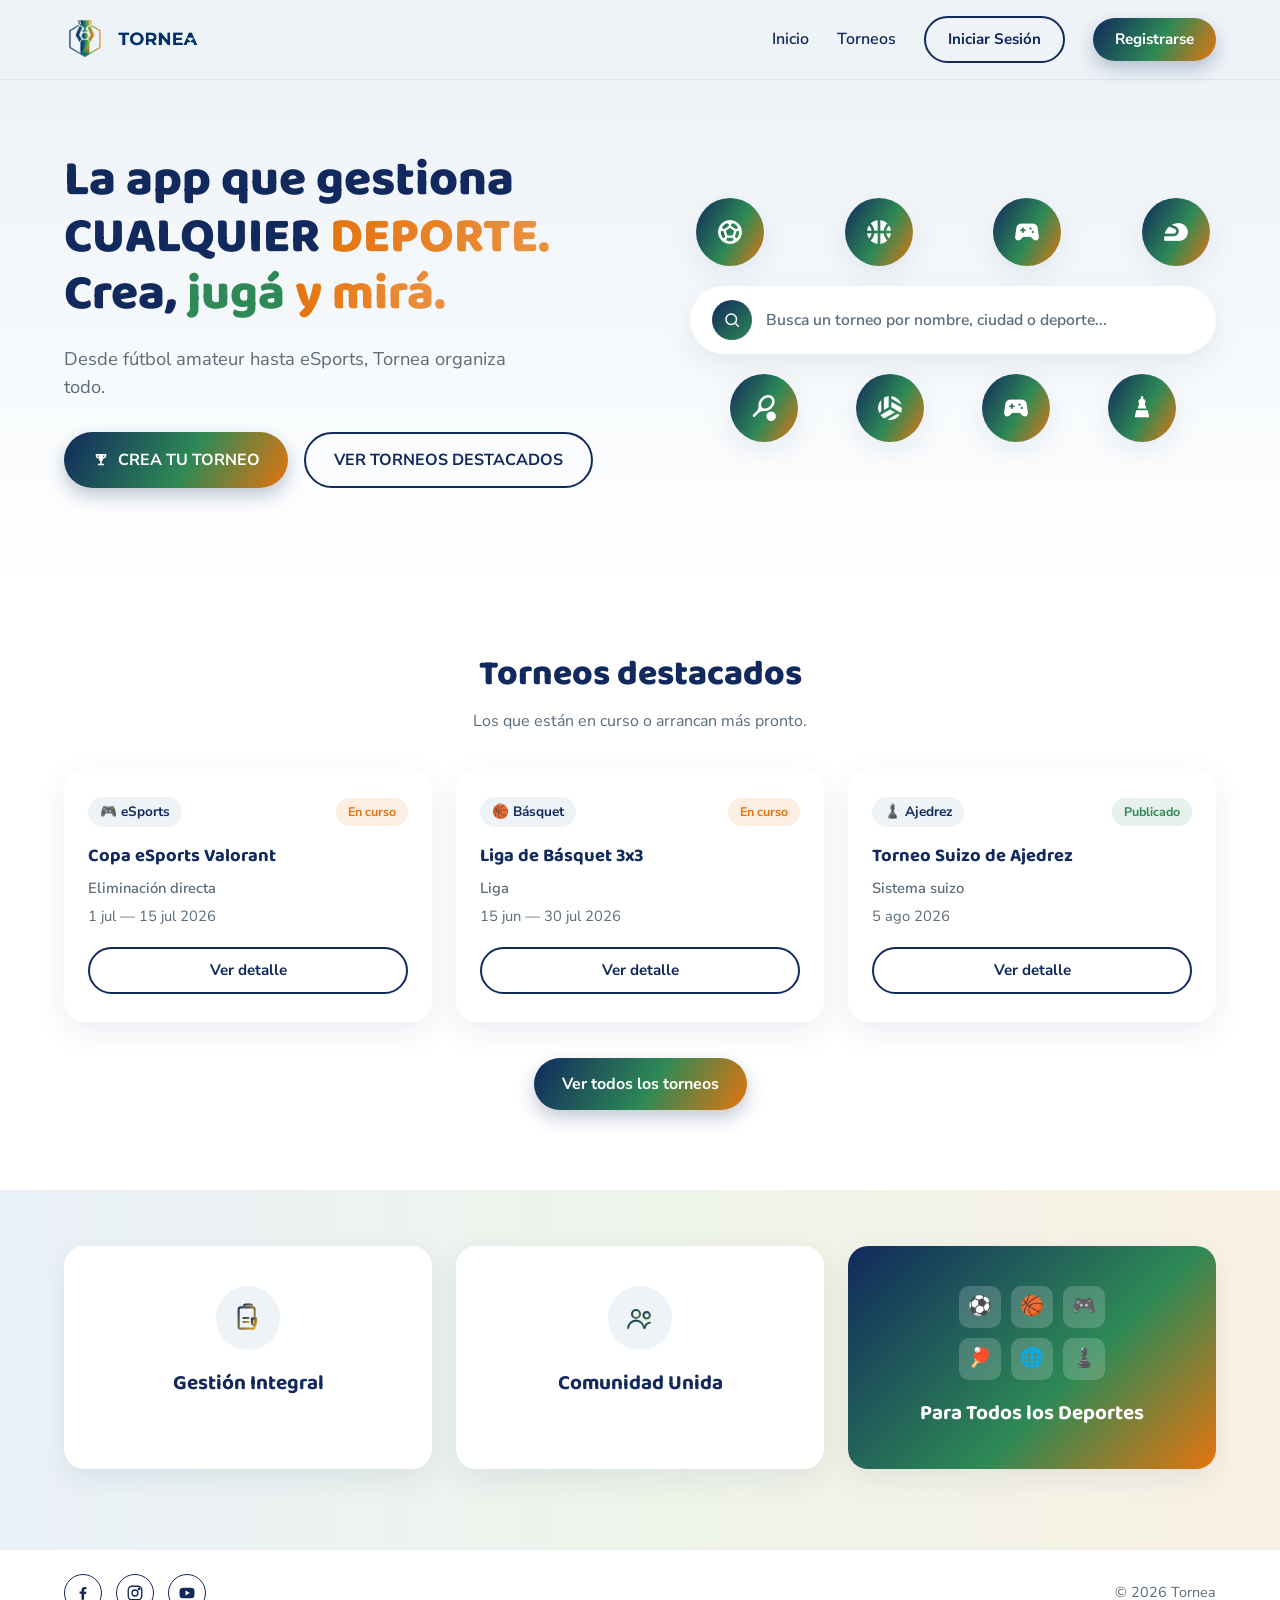
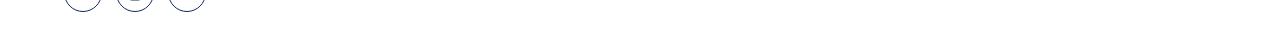
==== commit 572c3a00: "Reemplaza el texto del logo del header por la imagen del isologo" ====
--- a/index.html
+++ b/index.html
@@ -17,7 +17,7 @@
     <div class="container header-inner">
       <a href="#" class="logo">
         <img src="img/logo.png" alt="Tornea" class="logo-icon" />
-        <span class="logo-text">Tornea</span>
+        <img src="img/TORNEA_logo.png" alt="Tornea" class="logo-wordmark" />
       </a>
 
       <nav class="main-nav">
--- a/css/style.css
+++ b/css/style.css
@@ -119,11 +119,10 @@
   object-fit: contain;
 }
 
-.logo-text {
-  font-family: 'Baloo 2', sans-serif;
-  font-weight: 800;
-  font-size: 1.3rem;
-  color: var(--navy);
+.logo-wordmark {
+  height: 22px;
+  width: auto;
+  object-fit: contain;
 }
 
 /* Mobile: sin lugar para los links de texto, solo se ven los botones */
@@ -416,8 +415,8 @@
     height: 42px;
   }
 
-  .logo-text {
-    font-size: 1.6rem;
+  .logo-wordmark {
+    height: 28px;
   }
 
   .btn {
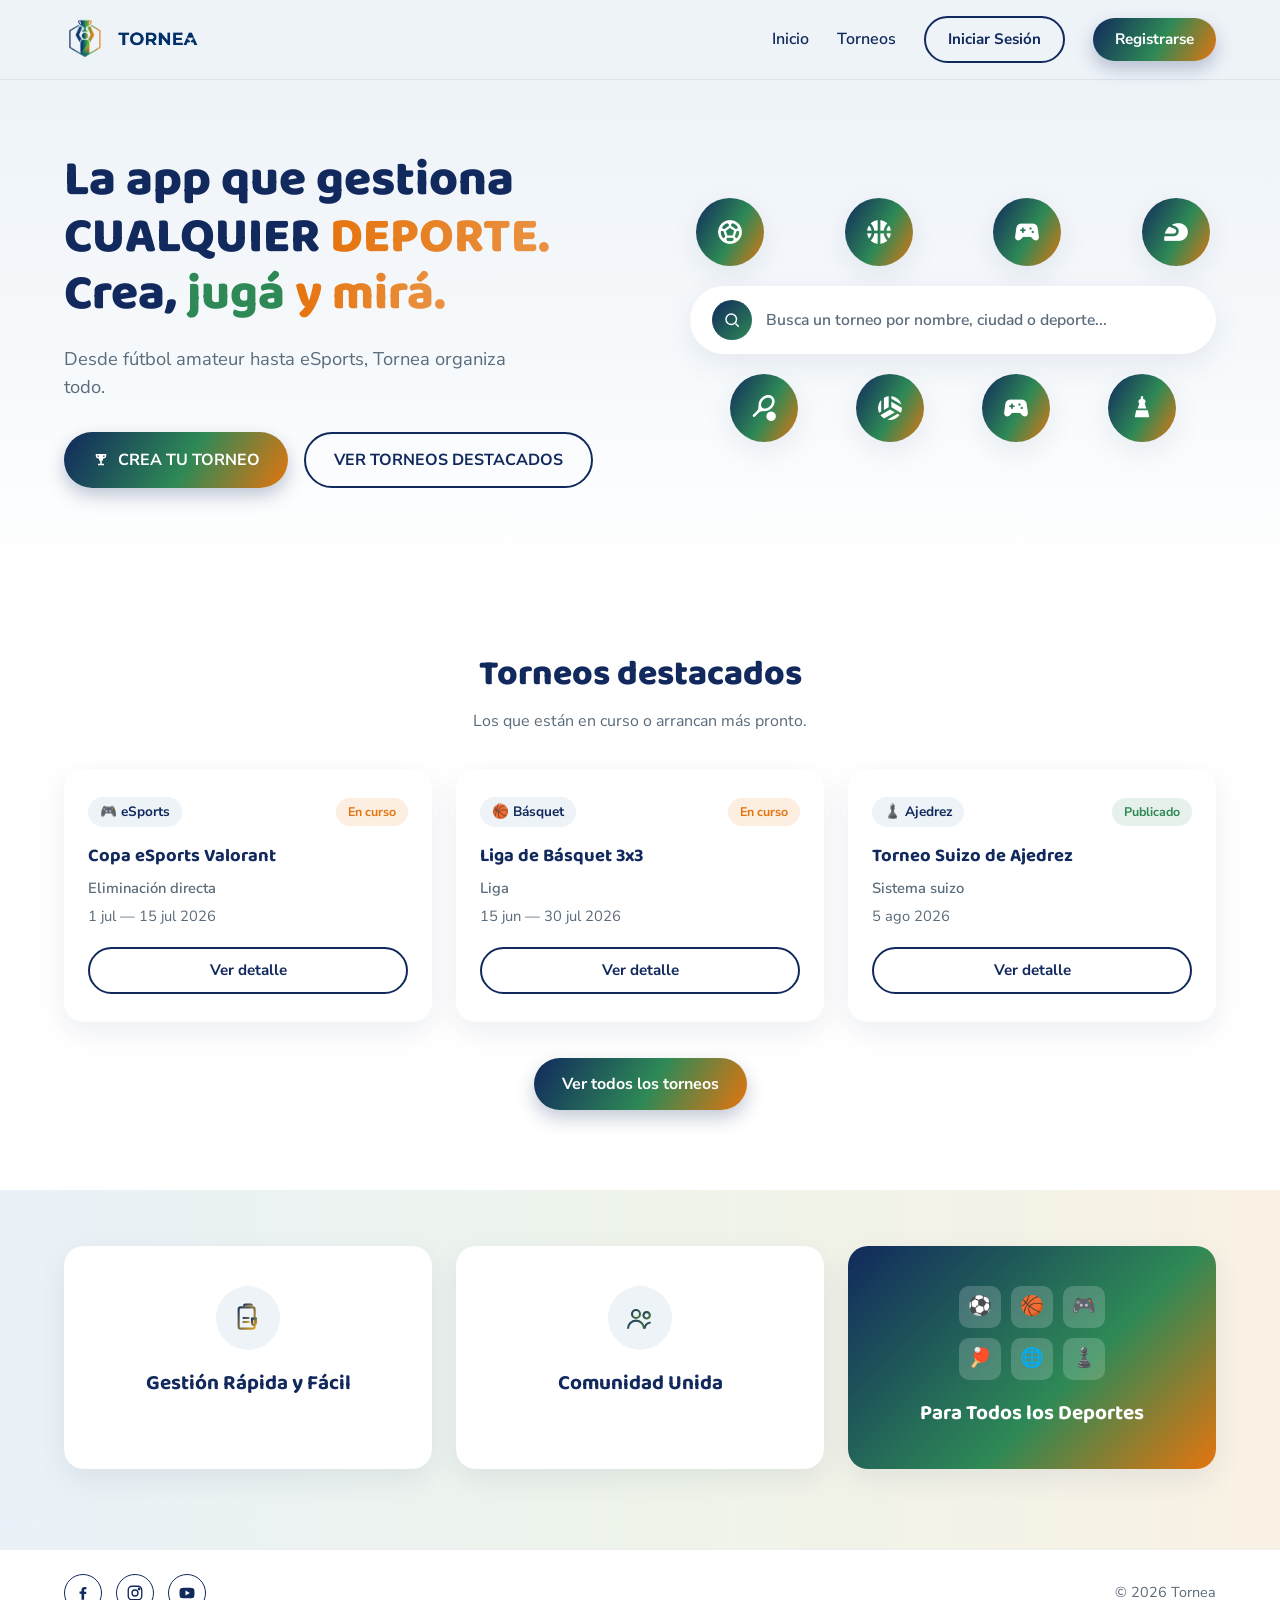
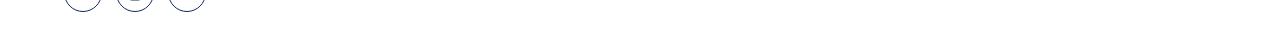
==== commit 9aed356e: "cambio de texto" ====
--- a/index.html
+++ b/index.html
@@ -152,7 +152,7 @@
               <path d="M15 15.5c0 1.5 1.5 2 1.5 2s1.5-.5 1.5-2v-3h-3v3z"/>
             </svg>
           </span>
-          <h3>Gestión Integral</h3>
+          <h3>Gestión Rápida y Fácil</h3>
         </article>
 
         <article class="feature-card">
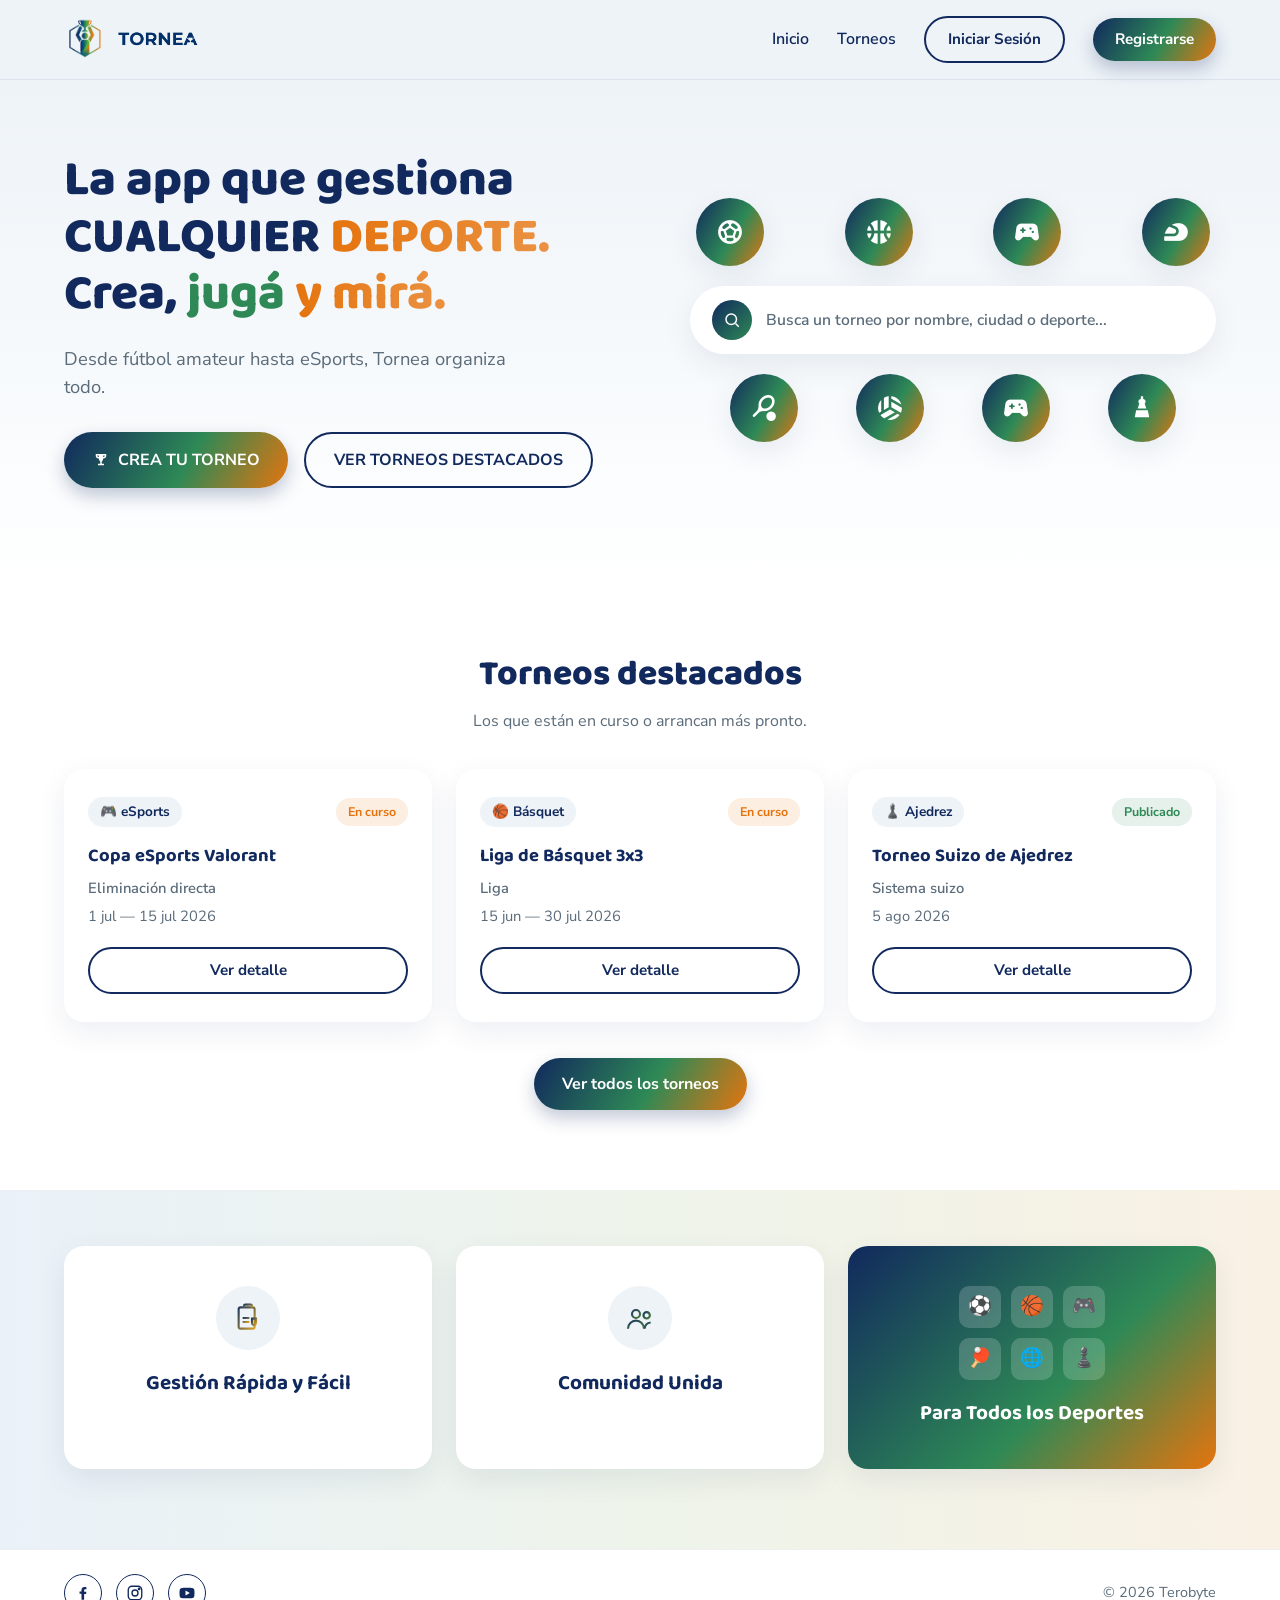
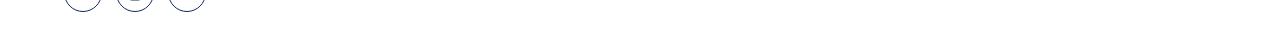
==== commit 73c15711: "Cambia el nombre de la empresa en el copyright del footer a Terobyte" ====
--- a/index.html
+++ b/index.html
@@ -197,7 +197,7 @@
           <svg viewBox="0 0 24 24" width="18" height="18" fill="currentColor"><path d="M22 12s0-3.2-.4-4.7a2.5 2.5 0 0 0-1.8-1.8C18.3 5 12 5 12 5s-6.3 0-7.8.5a2.5 2.5 0 0 0-1.8 1.8C2 8.8 2 12 2 12s0 3.2.4 4.7a2.5 2.5 0 0 0 1.8 1.8C5.7 19 12 19 12 19s6.3 0 7.8-.5a2.5 2.5 0 0 0 1.8-1.8c.4-1.5.4-4.7.4-4.7zM10 15.3V8.7l5.8 3.3L10 15.3z"/></svg>
         </a>
       </div>
-      <p class="copyright">© 2026 Tornea</p>
+      <p class="copyright">© 2026 Terobyte</p>
     </div>
   </footer>
 
